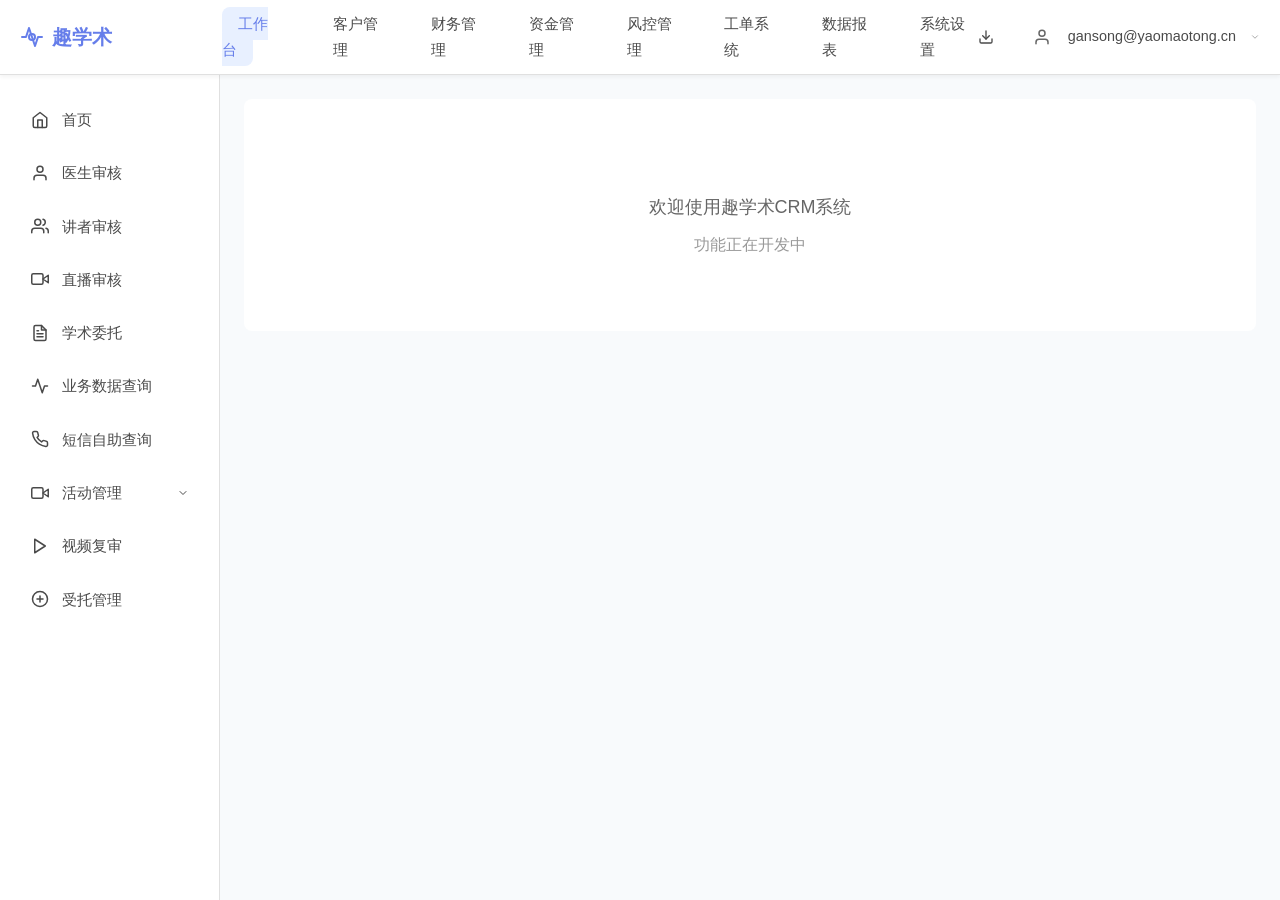
==== html/index.html @ f3946a43 "feat: 实现专家和客户管理模块及活动详情页功能 添加专家管理模块和客户管理模块的基础功能 实现活动详情页的审核流程和交互逻辑 新增表格交互、标签切换和搜索筛选功能 优化导航交互和组件加载机制 添加" ====
<!DOCTYPE html>
<html lang="zh-CN">
<head>
    <meta charset="UTF-8">
    <meta name="viewport" content="width=device-width, initial-scale=1.0">
    <title>系统入口 - 趣学术CRM</title>
    <link rel="stylesheet" href="../css/base.css">
</head>
<body>
    <!-- 组件加载脚本已移至navigation.js -->
    <script>
        // 确保DOM加载完成后执行初始化
        document.addEventListener('DOMContentLoaded', () => {
            // 页面加载完成后，选中首页菜单项
            setTimeout(() => {
                // 移除所有左侧菜单的激活状态
                const allSidebarNavItems = document.querySelectorAll('.sidebar-nav .nav-item');
                allSidebarNavItems.forEach(item => {
                    item.classList.remove('active');
                });
                
                // 选中首页菜单项
                const homeNavItem = document.querySelector('.sidebar-nav .nav-item:first-child');
                if (homeNavItem) {
                    homeNavItem.classList.add('active');
                }
            }, 200);
        });
    </script>

    <!-- 顶部导航栏占位符 -->
    <div id="header-placeholder"></div>

    <!-- 主体布局 -->
    <div class="main-container">
        <!-- 左侧侧边栏占位符 -->
        <div id="sidebar-placeholder"></div>

        <!-- 右侧主要内容区域 -->
        <main class="content-area">
            <!-- 白色背景容器，包含所有内容 -->
            <div class="white-content-container">
                <!-- 系统入口提示 -->
                <div style="text-align: center; padding: 50px 0;">
                    <p style="font-size: 18px; color: #666; margin-top: 20px;">欢迎使用趣学术CRM系统</p>
                    <p style="font-size: 16px; color: #999; margin-top: 10px;">功能正在开发中</p>

                </div>
            </div>
        </main>
    </div>

    <script src="../js/script.js"></script>
</body>
</html>
---- css/base.css ----
/* 全局样式重置 */
* {
    margin: 0;
    padding: 0;
    box-sizing: border-box;
}

/* 移除所有元素的默认焦点样式 */
*:focus,
*:active {
    outline: none !important;
    box-shadow: none !important;
}

/* 设计系统 - 颜色 */
:root {
    /* 主色调 - 增强渐变效果 */
    --primary-color: #667eea;
    --primary-hover: #5a6fd8;
    --primary-light: #e8f0ff;
    --primary-lighter: #f0f4ff;
    --primary-gradient: linear-gradient(135deg, #667eea 0%, #764ba2 100%);
    --primary-gradient-light: linear-gradient(135deg, #e8f0ff 0%, #f0f4ff 100%);
    
    /* 辅助色 */
    --accent-color: #f093fb;
    --accent-gradient: linear-gradient(135deg, #f093fb 0%, #f5576c 100%);
    --success-color: #4ade80;
    --warning-color: #fbbf24;
    --error-color: #ef4444;
    
    /* 文本颜色 - 确保良好对比度 */
    --text-primary: #1a1a1a;
    --text-secondary: #4a4a4a;
    --text-tertiary: #808080;
    --text-disabled: #b0b0b0;
    
    /* 边框颜色 */
    --border-color: #e0e0e0;
    --border-light: #f0f0f0;
    --border-dark: #d0d0d0;
    
    /* 背景颜色 */
    --background-primary: #ffffff;
    --background-secondary: #f8fafc;
    --background-tertiary: #f1f5f9;
    
    /* 阴影效果 */
    --shadow-sm: 0 1px 3px rgba(0, 0, 0, 0.08);
    --shadow-md: 0 4px 12px rgba(0, 0, 0, 0.12);
    --shadow-lg: 0 8px 24px rgba(0, 0, 0, 0.16);
    
    /* 圆角 */
    --radius-sm: 6px;
    --radius-md: 8px;
    --radius-lg: 12px;
    --radius-xl: 24px;
    --radius-full: 9999px;
    
    /* 间距 */
    --spacing-xs: 4px;
    --spacing-sm: 8px;
    --spacing-md: 16px;
    --spacing-lg: 24px;
    --spacing-xl: 32px;
    
    /* 字体 */
    --font-size-xs: 0.75rem;
    --font-size-sm: 0.875rem;
    --font-size-base: 1rem;
    --font-size-lg: 1.125rem;
    --font-size-xl: 1.25rem;
    --font-weight-normal: 400;
    --font-weight-medium: 500;
    --font-weight-semibold: 600;
    --font-weight-bold: 700;
    
    /* 行高 */
    --line-height-tight: 1.4;
    --line-height-normal: 1.6;
    --line-height-relaxed: 1.8;
}

/* 状态标签样式 */
.status-badge {
    display: inline-block;
    padding: 4px 12px;
    border-radius: 20px;
    font-size: 12px;
    font-weight: var(--font-weight-medium);
    text-align: center;
}

.status-badge.active {
    background-color: #e6f7ee;
    color: #22c55e;
}

.status-badge.pending {
    background-color: #fef3c7;
    color: #f59e0b;
}

.status-badge.inactive {
    background-color: #f3f4f6;
    color: #6b7280;
}

body {
    font-family: -apple-system, BlinkMacSystemFont, 'Segoe UI', Roboto, 'Helvetica Neue', Arial, sans-serif;
    line-height: var(--line-height-normal);
    color: var(--text-primary);
    background-color: var(--background-secondary);
    height: 100vh;
    overflow: hidden;
    -webkit-font-smoothing: antialiased;
    -moz-osx-font-smoothing: grayscale;
    font-weight: var(--font-weight-normal);
}

/* 顶部导航栏 */
.top-header {
    height: 75px;
    background-color: white;
    border-bottom: 1px solid #e0e0e0;
    display: flex;
    justify-content: space-between;
    align-items: center;
    padding: 0 20px;
    box-shadow: 0 2px 4px rgba(0, 0, 0, 0.05);
    z-index: 100;
    position: relative;
}

.header-left {
    display: flex;
    align-items: center;
    gap: 20px;
    flex-shrink: 0;
}

/* Logo样式 */
.logo {
    display: flex;
    align-items: center;
    gap: 8px;
    font-weight: 700;
    font-size: 1.2rem;
    color: #667eea;
    flex-shrink: 0;
}

.logo-icon {
    display: flex;
    align-items: center;
    justify-content: center;
    line-height: 1;
}

.logo-icon svg {
    vertical-align: middle;
    align-self: center;
}

.logo-text {
    font-weight: var(--font-weight-bold);
    font-size: var(--font-size-xl);
    color: var(--primary-color);
}

/* 头部中间导航 */
.header-center {
    flex: 1;
    display: flex;
    justify-content: flex-start;
    align-items: center;
    margin-left: 110px;
}

.main-nav {
    display: flex;
    align-items: center;
}

.nav-menu {
    display: flex;
    list-style: none;
    gap: 50px;
    margin: 0;
    padding: 0;
}

.nav-menu-item {
    position: relative;
}

.nav-menu-link {
    text-decoration: none;
    color: var(--text-secondary);
    font-size: 0.95rem;
    font-weight: var(--font-weight-medium);
    transition: all 0.3s ease;
    padding: 8px 0;
}

.nav-menu-link:hover {
    color: var(--primary-color);
    text-decoration: none;
}

/* 顶部导航激活状态 */
.nav-menu-link.active {
    color: var(--primary-color);
    background-color: var(--primary-light);
    padding: 8px 16px;
    border-radius: var(--radius-md);
    font-weight: var(--font-weight-medium);
    transition: all 0.3s ease;
}

.nav-menu-link.active::after {
    display: none;
}

/* 头部右侧 */
.header-right {
    display: flex;
    align-items: center;
    gap: 20px;
    flex-shrink: 0;
}

/* AI对话按钮 */
.ai-chat-btn {
    display: flex;
    align-items: center;
}

.btn-primary {
    display: flex;
    align-items: center;
    gap: var(--spacing-xs);
    padding: var(--spacing-sm) var(--spacing-md);
    background-color: var(--primary-color);
    color: white;
    border: none;
    border-radius: var(--radius-md);
    cursor: pointer;
    font-size: var(--font-size-sm);
    font-weight: var(--font-weight-medium);
    transition: all 0.3s ease;
    text-decoration: none;
}

.btn-primary:hover {
    background-color: var(--primary-hover);
    transform: translateY(-1px);
    box-shadow: var(--shadow-sm);
    text-decoration: none;
    color: white;
}

/* 图标按钮 */
.btn-icon {
    width: 36px;
    height: 36px;
    display: flex;
    align-items: center;
    justify-content: center;
    border-radius: 50%;
    cursor: pointer;
    transition: all 0.3s ease;
    background-color: transparent;
    border: none;
    color: var(--text-secondary);
    text-decoration: none;
}

.btn-icon:hover {
    background-color: rgba(102, 126, 234, 0.1);
    color: var(--primary-color);
    text-decoration: none;
}

/* 通知样式 */
.notification {
    display: flex;
    align-items: center;
    gap: 6px;
    font-size: 0.85rem;
    color: #ff6b6b;
    font-weight: 500;
    position: relative;
}

.notification::after {
    content: '';
    position: absolute;
    top: 8px;
    right: 8px;
    width: 8px;
    height: 8px;
    background-color: var(--error-color);
    border-radius: var(--radius-full);
    border: 2px solid var(--background-primary);
    animation: pulse 2s infinite;
}

@keyframes pulse {
    0%, 100% {
        opacity: 1;
        transform: scale(1);
    }
    50% {
        opacity: 0.5;
        transform: scale(1.2);
    }
}

.notification-icon {
    font-size: 1rem;
}

/* 刷新按钮样式 */
.refresh-btn {
    width: 36px;
    height: 36px;
    display: flex;
    align-items: center;
    justify-content: center;
    border-radius: 50%;
    cursor: pointer;
    transition: all 0.3s ease;
    background-color: transparent;
    border: none;
}

.refresh-btn:hover {
    background-color: rgba(102, 126, 234, 0.1);
    transform: rotate(180deg);
}

.refresh-btn svg {
    stroke: #666;
    transition: all 0.3s ease;
}

.refresh-btn:hover svg {
    stroke: #667eea;
}

/* 个人中心样式 */
.user-center {
    position: relative;
    display: flex;
    align-items: center;
    gap: 0;
}

.user-info-dropdown {
    position: relative;
    cursor: pointer;
    display: flex;
    align-items: center;
}

.user-avatar {
    display: flex;
    align-items: center;
    gap: 8px;
    padding: 0;
    border-radius: 0;
    transition: all 0.3s ease;
    background-color: transparent !important;
    border: none !important;
    box-shadow: none !important;
    outline: none !important;
}

.user-avatar:hover {
    background-color: transparent !important;
    transform: translateY(0);
}

.avatar {
    width: 36px;
    height: 36px;
    background-color: transparent;
    color: #666;
    border-radius: 50%;
    display: flex;
    align-items: center;
    justify-content: center;
    flex-shrink: 0;
    box-shadow: none;
    transition: all 0.3s ease;
    border: none;
    padding: 0;
}

.user-avatar:hover .avatar {
    box-shadow: 0 2px 8px rgba(102, 126, 234, 0.3);
    transform: scale(1.05);
}

.user-name {
    font-size: 0.9rem;
    color: var(--text-secondary);
    font-weight: var(--font-weight-medium);
    white-space: nowrap;
    margin-right: 4px;
}

.dropdown-icon {
    display: flex;
    align-items: center;
    justify-content: center;
    transition: all 0.3s ease;
    margin-left: 2px;
}

.dropdown-icon svg {
    stroke: #999;
    transition: all 0.3s ease;
    width: 10px;
    height: 10px;
}

.user-avatar:hover .dropdown-icon svg {
    stroke: #667eea;
    transform: rotate(180deg);
}

/* 主体布局 */
.main-container {
    display: flex;
    height: calc(100vh - 75px);
    overflow: hidden;
}

/* 左侧侧边栏 */
.sidebar {
    width: 220px;
    height: 100%;
    background-color: white;
    border-right: 1px solid #e0e0e0;
    overflow-y: auto;
    flex-shrink: 0;
    padding: 20px 0;
    box-shadow: 2px 0 8px rgba(0, 0, 0, 0.05);
}

.sidebar-nav {
    padding: 0 10px;
}

/* 导航项样式 */
.nav-item {
    position: relative;
    margin-bottom: 4px;
    transition: none;
}

.nav-link {
    display: flex;
    align-items: center;
    gap: 12px;
    width: 100%;
    padding: 14px 20px;
    text-decoration: none !important;
    color: var(--text-secondary);
    font-size: 0.95rem;
    line-height: 1.4;
    border-radius: 8px;
    font-smooth: antialiased;
    -webkit-font-smoothing: antialiased;
    -moz-osx-font-smoothing: grayscale;
    min-height: 48px;
    box-sizing: border-box;
    transition: all 0.2s ease;
    background-color: transparent;
    border: none;
    outline: none;
}

.nav-link:hover {
    color: var(--primary-color);
    background-color: rgba(102, 126, 234, 0.05);
    text-decoration: none !important;
}

/* 激活状态统一样式 */
.nav-item.active > .nav-link {
    background-color: var(--primary-light) !important;
    color: var(--primary-color) !important;
    font-weight: var(--font-weight-normal);
    box-shadow: none;
    border-radius: 8px !important;
}

/* 图标样式 */
.nav-icon {
    width: 20px;
    display: flex;
    align-items: center;
    justify-content: center;
    flex-shrink: 0;
    transition: none;
}

.nav-icon svg {
    stroke: currentColor;
    transition: none;
    width: 18px;
    height: 18px;
}

/* 文本样式 */
.nav-text {
    flex: 1;
    transition: none;
}

/* 右侧主要内容区域 */
.content-area {
    flex: 1;
    overflow-y: auto;
    padding: var(--spacing-lg);
    background-color: var(--background-secondary);
}

/* 二级菜单样式 */
.submenu {
    margin-top: 4px;
    margin-bottom: 4px;
    /* 移除不必要的padding */
}

/* 二级菜单项样式 */
.nav-link-sub {
    /* 20px (nav-link padding-left) + 20px (icon width) + 12px (gap) */
    padding-left: 52px !important;
    font-size: 0.9rem !important;
    /* 移除默认的gap */
    gap: 0 !important;
}

/* 一级菜单样式 */
.nav-link {
    display: flex;
    align-items: center;
    gap: 12px;
    width: 100%;
    padding: 14px 20px;
    text-decoration: none !important;
    color: var(--text-secondary);
    font-size: 0.95rem;
    line-height: 1.4;
    border-radius: 8px;
    font-smooth: antialiased;
    -webkit-font-smoothing: antialiased;
    -moz-osx-font-smoothing: grayscale;
    min-height: 48px;
    box-sizing: border-box;
    transition: all 0.2s ease;
    background-color: transparent;
    border: none;
    outline: none;
}

/* 包含二级菜单的导航项 */
.nav-item.has-submenu {
    position: relative;
}

/* 二级菜单切换按钮 */
.submenu-toggle {
    cursor: pointer;
    display: flex;
    align-items: center;
    justify-content: space-between;
}

/* 二级菜单图标样式 */
.submenu-icon {
    display: flex;
    align-items: center;
    justify-content: center;
    transition: transform 0.3s ease;
    margin-left: auto;
}

/* 二级菜单展开状态 */
.nav-item.has-submenu.active .submenu-icon {
    transform: rotate(180deg);
}

/* 二级菜单默认隐藏 */
.submenu {
    display: none;
}

/* 二级菜单展开状态 */
.nav-item.has-submenu.active .submenu {
    display: block;
}

/* 右侧主要内容区域容器 */
.right-content {
    flex: 1;
    overflow: hidden;
    background-color: var(--background-secondary);
    display: flex;
    flex-direction: column;
}

/* 页面标题 */
.page-header {
    margin-bottom: 20px;
}

.page-header h1 {
    font-size: 1.8rem;
    color: #2c3e50;
    font-weight: 600;
}

/* 表格容器 */
.table-container {
    background-color: var(--background-primary);
    border-radius: var(--radius-lg);
    overflow: hidden;
    box-shadow: none;
}

table {
    width: 100%;
    border-collapse: collapse;
    background-color: white;
    border-radius: 12px;
    overflow: hidden;
    box-shadow: none;
}

th,
td {
    padding: 12px 16px;
    text-align: left;
    border-bottom: 1px solid var(--border-light);
    font-size: var(--font-size-sm);
    vertical-align: middle;
}

th {
    background-color: var(--background-secondary);
    font-weight: var(--font-weight-semibold);
    color: var(--text-primary);
    font-size: var(--font-size-sm);
    position: sticky;
    top: 0;
    z-index: 10;
}

td {
    color: var(--text-secondary);
}

/* 操作按钮样式 */
.action-btn {
    padding: 6px 12px !important;
    border: none !important;
    border-radius: 6px !important;
    font-size: 0.85rem !important;
    cursor: pointer !important;
    transition: all 0.3s ease !important;
    font-weight: 500 !important;
    white-space: nowrap !important;
    display: inline-flex !important;
    align-items: center !important;
    justify-content: center !important;
    gap: 6px !important;
    height: 30px !important;
    min-width: 60px !important;
    box-sizing: border-box !important;
    flex-shrink: 0 !important;
    vertical-align: middle !important;
    margin: 0 !important;
    line-height: 1.2 !important;
    text-decoration: none !important;
}

/* 统一按钮类型样式 */
.action-btn.view {
    color: #667eea !important;
    background-color: rgba(102, 126, 234, 0.1) !important;
}

.action-btn.view:hover {
    background-color: rgba(102, 126, 234, 0.2) !important;
    text-decoration: none !important;
}

.action-btn.manage {
    color: #10b981 !important;
    background-color: rgba(16, 185, 129, 0.1) !important;
}

.action-btn.manage:hover {
    background-color: rgba(16, 185, 129, 0.2) !important;
    text-decoration: none !important;
}

.action-btn.delete {
    color: #ef4444 !important;
    background-color: rgba(239, 68, 68, 0.1) !important;
}

.action-btn.delete:hover {
    background-color: rgba(239, 68, 68, 0.2) !important;
    text-decoration: none !important;
}

/* 分页样式 */
.pagination {
    display: flex;
    justify-content: center;
    align-items: center;
    margin-top: var(--spacing-lg);
    gap: var(--spacing-lg);
    padding: var(--spacing-md);
}

.pagination-info {
    display: flex;
    align-items: center;
    gap: var(--spacing-sm);
    font-size: var(--font-size-sm);
    color: var(--text-secondary);
}

.pagination-buttons {
    display: flex;
    align-items: center;
    gap: var(--spacing-xs);
}

.page-btn {
    padding: 8px 12px;
    border: 1px solid var(--border-color);
    background-color: var(--background-primary);
    border-radius: var(--radius-md);
    cursor: pointer;
    font-size: var(--font-size-sm);
    color: var(--text-secondary);
    transition: all 0.3s ease;
    min-width: 36px;
    height: 36px;
    display: flex;
    align-items: center;
    justify-content: center;
}

.page-btn:hover:not(:disabled) {
    border-color: var(--primary-color);
    color: var(--primary-color);
}

.page-btn.active {
    background-color: var(--primary-color);
    color: white;
    border-color: var(--primary-color);
}

.page-btn:disabled {
    opacity: 0.5;
    cursor: not-allowed;
}

/* 状态标签样式 */
.status-tag {
    padding: 4px 12px;
    border-radius: 12px;
    font-size: 0.8rem;
    font-weight: 500;
    background-color: #ffebee;
    color: var(--error-color);
    display: inline-block;
    text-align: center;
    min-width: 60px;
}

/* 进行中状态 */
.status-tag.in-progress {
    background-color: #e6f7ee;
    color: #22c55e;
}

/* 已结束状态 */
.status-tag.ended {
    background-color: #f5f5f5;
    color: #616161;
}

/* 待审核状态 */
.status-tag.pending {
    background-color: #fff8e1;
    color: #f57f17;
}

/* 审核失败状态 */
.status-tag.failed {
    background-color: #fee2e2;
    color: #ef4444;
}

/* 已通过状态 */
.status-tag.approved {
    background-color: #d1fae5;
    color: #065f46;
}

/* 未打款状态 */
.status-tag.unpaid {
    background-color: #eff6ff;
    color: #2563eb;
}

/* 已打款状态 */
.status-tag.paid {
    background-color: #f0fdf4;
    color: #16a34a;
}

/* 表单样式 */
.filter-item input,
.filter-item select {
    padding: 8px 12px;
    border: 1px solid var(--border-light);
    border-radius: var(--radius-md);
    font-size: var(--font-size-sm);
    min-width: 120px;
    transition: all 0.3s ease;
    background-color: white;
    box-shadow: none;
}

.filter-item input::placeholder {
    color: var(--text-tertiary);
}

.filter-item select:focus,
.filter-item input:focus {
    outline: none;
    box-shadow: 0 0 0 2px rgba(102, 126, 234, 0.2);
    border-color: var(--primary-color);
}

/* 响应式设计 */
@media (max-width: 768px) {
    .sidebar {
        width: 180px;
    }
    
    .nav-link {
        padding: 10px 15px;
        font-size: 0.9rem;
    }
    
    .content-area {
        padding: var(--spacing-md);
    }
    
    .filter-bar {
        flex-direction: column;
        align-items: stretch;
        gap: 16px;
    }
    
    .filter-items-container {
        flex-direction: column;
        align-items: stretch;
        gap: 16px;
    }
    
    .filter-item {
        flex-direction: column;
        align-items: stretch;
    }
    
    .filter-item select,
    .filter-item input {
        width: 100%;
        min-width: auto;
    }
    
    .table-container {
        overflow-x: auto;
    }
    
    table,
    .record-table {
        min-width: 600px;
    }
    
    .action-buttons-cell {
        flex-direction: column !important;
        align-items: flex-start !important;
        gap: 4px !important;
    }
    
    .action-btn {
        width: auto;
    }
}

/* 开发中提示样式 */
.under-development {
    display: flex;
    flex-direction: column;
    align-items: center;
    justify-content: center;
    padding: 60px 20px;
    text-align: center;
    color: var(--text-tertiary);
}

.under-development h2 {
    margin-bottom: var(--spacing-sm);
    color: var(--text-secondary);
    font-size: 1.2rem;
}

.under-development p {
    margin: 0;
    font-size: var(--font-size-sm);
}

/* 通用按钮样式 */
.btn {
    padding: 6px 12px;
    border: none;
    border-radius: var(--radius-md);
    font-size: 0.85rem;
    font-weight: 500;
    cursor: pointer;
    transition: all 0.3s ease;
    text-decoration: none;
    display: inline-flex;
    align-items: center;
    gap: 6px;
}

.btn-secondary {
    background-color: #e2e8f0;
    color: #4a5568;
}

.btn-secondary:hover {
    background-color: #cbd5e0;
}

.btn-success {
    background-color: #48bb78;
    color: white;
}

.btn-success:hover {
    background-color: #38a169;
}

.btn-warning {
    background-color: #ed8936;
    color: white;
}

.btn-warning:hover {
    background-color: #dd6b20;
}

.btn-danger {
    background-color: #f56565;
    color: white;
}

.btn-danger:hover {
    background-color: #e53e3e;
}

/* 材料标题样式 */
.material-title {
    font-size: 0.9rem;
    font-weight: 600;
    color: #000000;
    margin: 0;
    line-height: 1.3;
    overflow: hidden;
    text-overflow: ellipsis;
    white-space: nowrap;
    max-width: 100%;
}

.material-id,
.activity-id {
    font-size: 0.8rem;
    color: #94a3b8;
    margin: 8px 0 0 0;
    line-height: 1.3;
}

/* 活动链接样式 */
.activity-link {
    color: #000000;
    text-decoration: none;
    transition: all 0.3s ease;
}

.activity-link:hover {
    color: #000000;
    text-decoration: underline;
}

/* 白色背景容器 */
.white-content-container {
    background-color: #ffffff;
    border-radius: 8px;
    box-shadow: none;
    padding: 24px;
    margin-bottom: 20px;
}
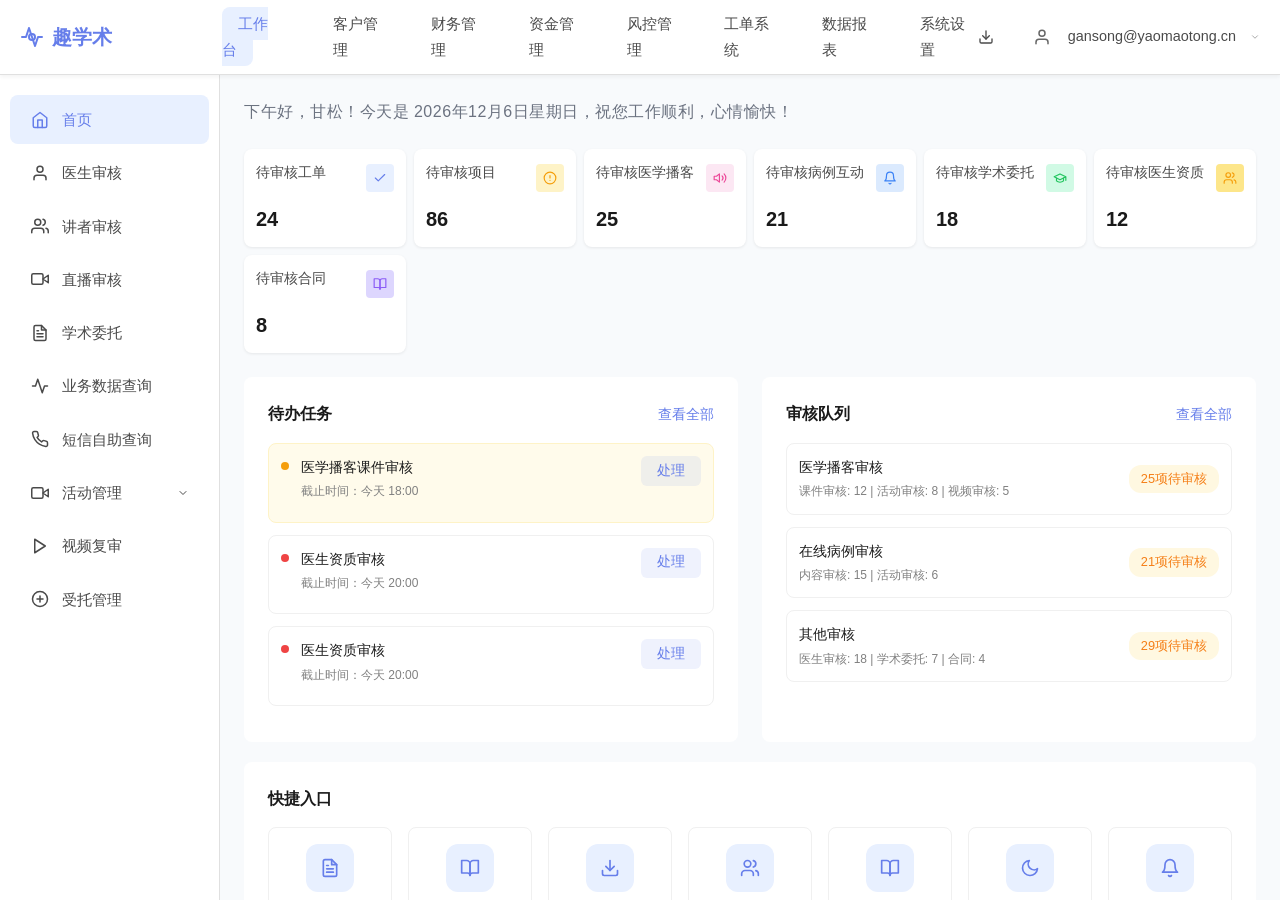
==== commit 673ecd2b: "feat: 实现首页功能模块并优化多个页面样式 1. 新增首页功能模块，包括统计卡片、快捷入口、待办任务等组件 2. 优化活动详情页和病例互动页的布局与样式 3. 修复侧边栏菜单项文本错误 4. 添加" ====
--- a/html/index.html
+++ b/html/index.html
@@ -38,13 +38,361 @@
 
         <!-- 右侧主要内容区域 -->
         <main class="content-area">
-            <!-- 白色背景容器，包含所有内容 -->
+            
+            <!-- 问候语区域 -->
+            <div class="greeting-section" style="margin-bottom: 24px;">
+                <h1 style="font-size: 16px; font-weight: 400; margin: 0; letter-spacing: 0.5px; font-family: 'Segoe UI', Tahoma, Geneva, Verdana, sans-serif; color: #6b7280;">下午好，甘松！今天是 <span id="current-date"></span>，祝您工作顺利，心情愉快！</h1>
+            </div>
+            
+            <script>
+                // 显示当前日期和星期
+                function updateDate() {
+                    const now = new Date();
+                    const options = {
+                        year: 'numeric',
+                        month: 'long',
+                        day: 'numeric',
+                        weekday: 'long'
+                    };
+                    document.getElementById('current-date').textContent = now.toLocaleDateString('zh-CN', options);
+                }
+                updateDate();
+            </script>
+            
+            <!-- 统计卡片区域 -->
+            <div class="stats-container" style="display: grid; grid-template-columns: repeat(auto-fit, minmax(160px, 1fr)); gap: 8px;">
+                <!-- 待审核工单 -->
+                <div class="stat-card" style="padding: 12px;">
+                    <div style="display: flex; justify-content: space-between; align-items: center; margin-bottom: 8px;">
+                        <h3 style="font-size: 14px;">待审核工单</h3>
+                        <div style="width: 28px; height: 28px; background: #e8f0ff; border-radius: 4px; display: flex; align-items: center; justify-content: center;">
+                            <svg width="14" height="14" viewBox="0 0 24 24" fill="none" stroke="#667eea" stroke-width="2" stroke-linecap="round" stroke-linejoin="round">
+                                <path d="M20 6 9 17l-5-5"></path>
+                            </svg>
+                        </div>
+                    </div>
+                    <p class="stat-value" style="font-size: 20px; margin: 0;">24</p>
+                </div>
+                
+                <!-- 待审核项目 -->
+                <div class="stat-card" style="padding: 12px;">
+                    <div style="display: flex; justify-content: space-between; align-items: center; margin-bottom: 8px;">
+                        <h3 style="font-size: 14px;">待审核项目</h3>
+                        <div style="width: 28px; height: 28px; background: #fef3c7; border-radius: 4px; display: flex; align-items: center; justify-content: center;">
+                            <svg width="14" height="14" viewBox="0 0 24 24" fill="none" stroke="#f59e0b" stroke-width="2" stroke-linecap="round" stroke-linejoin="round">
+                                <circle cx="12" cy="12" r="10"></circle>
+                                <line x1="12" y1="8" x2="12" y2="12"></line>
+                                <line x1="12" y1="16" x2="12.01" y2="16"></line>
+                            </svg>
+                        </div>
+                    </div>
+                    <p class="stat-value" style="font-size: 20px; margin: 0;">86</p>
+                </div>
+                
+                <!-- 待审核医学播客 -->
+                <div class="stat-card" style="padding: 12px;">
+                    <div style="display: flex; justify-content: space-between; align-items: center; margin-bottom: 8px;">
+                        <h3 style="font-size: 14px;">待审核医学播客</h3>
+                        <div style="width: 28px; height: 28px; background: #fce7f3; border-radius: 4px; display: flex; align-items: center; justify-content: center;">
+                            <svg width="14" height="14" viewBox="0 0 24 24" fill="none" stroke="#ec4899" stroke-width="2" stroke-linecap="round" stroke-linejoin="round">
+                                <polygon points="11 5 6 9 2 9 2 15 6 15 11 19 11 5"></polygon>
+                                <path d="M19.07 4.93a10 10 0 0 1 0 14.14M15.54 8.46a5 5 0 0 1 0 7.07"></path>
+                            </svg>
+                        </div>
+                    </div>
+                    <p class="stat-value" style="font-size: 20px; margin: 0;">25</p>
+                </div>
+                
+                <!-- 待审核病例互动 -->
+                <div class="stat-card" style="padding: 12px;">
+                    <div style="display: flex; justify-content: space-between; align-items: center; margin-bottom: 8px;">
+                        <h3 style="font-size: 14px;">待审核病例互动</h3>
+                        <div style="width: 28px; height: 28px; background: #dbeafe; border-radius: 4px; display: flex; align-items: center; justify-content: center;">
+                            <svg width="14" height="14" viewBox="0 0 24 24" fill="none" stroke="#3b82f6" stroke-width="2" stroke-linecap="round" stroke-linejoin="round">
+                                <path d="M18 8A6 6 0 0 0 6 8c0 7-3 9-3 9h18s-3-2-3-9"></path>
+                                <path d="M13.73 21a2 2 0 0 1-3.46 0"></path>
+                            </svg>
+                        </div>
+                    </div>
+                    <p class="stat-value" style="font-size: 20px; margin: 0;">21</p>
+                </div>
+                
+                <!-- 待审核学术委托 -->
+                <div class="stat-card" style="padding: 12px;">
+                    <div style="display: flex; justify-content: space-between; align-items: center; margin-bottom: 8px;">
+                        <h3 style="font-size: 14px;">待审核学术委托</h3>
+                        <div style="width: 28px; height: 28px; background: #d1fae5; border-radius: 4px; display: flex; align-items: center; justify-content: center;">
+                            <svg width="14" height="14" viewBox="0 0 24 24" fill="none" stroke="#22c55e" stroke-width="2" stroke-linecap="round" stroke-linejoin="round">
+                                <path d="M22 10v6M2 10l10-5 10 5-10 5z"></path>
+                                <path d="M6 12v5c3 3 9 3 12 0v-5"></path>
+                            </svg>
+                        </div>
+                    </div>
+                    <p class="stat-value" style="font-size: 20px; margin: 0;">18</p>
+                </div>
+                
+                <!-- 待审核医生资质 -->
+                <div class="stat-card" style="padding: 12px;">
+                    <div style="display: flex; justify-content: space-between; align-items: center; margin-bottom: 8px;">
+                        <h3 style="font-size: 14px;">待审核医生资质</h3>
+                        <div style="width: 28px; height: 28px; background: #fde68a; border-radius: 4px; display: flex; align-items: center; justify-content: center;">
+                            <svg width="14" height="14" viewBox="0 0 24 24" fill="none" stroke="#f59e0b" stroke-width="2" stroke-linecap="round" stroke-linejoin="round">
+                                <path d="M16 21v-2a4 4 0 0 0-4-4H6a4 4 0 0 0-4 4v2"></path>
+                                <circle cx="9" cy="7" r="4"></circle>
+                                <path d="M22 21v-2a4 4 0 0 0-3-3.87"></path>
+                                <path d="M16 3.13a4 4 0 0 1 0 7.75"></path>
+                            </svg>
+                        </div>
+                    </div>
+                    <p class="stat-value" style="font-size: 20px; margin: 0;">12</p>
+                </div>
+                
+                <!-- 待审核合同 -->
+                <div class="stat-card" style="padding: 12px;">
+                    <div style="display: flex; justify-content: space-between; align-items: center; margin-bottom: 8px;">
+                        <h3 style="font-size: 14px;">待审核合同</h3>
+                        <div style="width: 28px; height: 28px; background: #ddd6fe; border-radius: 4px; display: flex; align-items: center; justify-content: center;">
+                            <svg width="14" height="14" viewBox="0 0 24 24" fill="none" stroke="#8b5cf6" stroke-width="2" stroke-linecap="round" stroke-linejoin="round">
+                                <path d="M2 3h6a4 4 0 0 1 4 4v14a3 3 0 0 0-3-3H2z"></path>
+                                <path d="M22 3h-6a4 4 0 0 0-4 4v14a3 3 0 0 1 3-3h7z"></path>
+                            </svg>
+                        </div>
+                    </div>
+                    <p class="stat-value" style="font-size: 20px; margin: 0;">8</p>
+                </div>
+            </div>
+            
+            <!-- 待办任务和审核队列 -->
+            <div style="display: grid; grid-template-columns: 1fr 1fr; gap: 24px; margin-bottom: 0;">
+                <!-- 待办任务 -->
+                <div class="white-content-container">
+                    <div style="display: flex; justify-content: space-between; align-items: center; margin-bottom: 16px;">
+                        <h2 style="font-size: 16px; font-weight: 600; color: var(--text-primary); margin: 0;">待办任务</h2>
+                        <a href="#" style="font-size: 14px; color: var(--primary-color); text-decoration: none;">查看全部</a>
+                    </div>
+                    <div class="task-list">
+                        <div class="task-item urgent">
+                            <div style="width: 8px; height: 8px; background: #f59e0b; border-radius: 50%; margin-top: 6px; margin-right: 12px;"></div>
+                            <div style="flex: 1;">
+                                <h3 class="task-title">医学播客课件审核</h3>
+                                <p class="task-meta">截止时间：今天 18:00</p>
+
+                            </div>
+                            <button class="action-btn view">处理</button>
+                        </div>
+                        <div class="task-item">
+                            <div style="width: 8px; height: 8px; background: #ef4444; border-radius: 50%; margin-top: 6px; margin-right: 12px;"></div>
+                            <div style="flex: 1;">
+                                <h3 class="task-title">医生资质审核</h3>
+                                <p class="task-meta">截止时间：今天 20:00</p>
+
+                            </div>
+                            <button class="action-btn view">处理</button>
+                        </div>
+                        <div class="task-item">
+                            <div style="width: 8px; height: 8px; background: #ef4444; border-radius: 50%; margin-top: 6px; margin-right: 12px;"></div>
+                            <div style="flex: 1;">
+                                <h3 class="task-title">医生资质审核</h3>
+                                <p class="task-meta">截止时间：今天 20:00</p>
+
+                            </div>
+                            <button class="action-btn view">处理</button>
+                        </div>
+                    </div>
+                </div>
+                
+                <!-- 审核队列 -->
+                <div class="white-content-container">
+                    <div style="display: flex; justify-content: space-between; align-items: center; margin-bottom: 16px;">
+                        <h2 style="font-size: 16px; font-weight: 600; color: var(--text-primary); margin: 0;">审核队列</h2>
+                        <a href="#" style="font-size: 14px; color: var(--primary-color); text-decoration: none;">查看全部</a>
+                    </div>
+                    <div class="review-queue">
+                        <div class="queue-item">
+                            <div>
+                                <h3>医学播客审核</h3>
+                                <p>课件审核: 12 | 活动审核: 8 | 视频审核: 5</p>
+                            </div>
+                            <span class="status-tag pending">25项待审核</span>
+                        </div>
+                        <div class="queue-item">
+                            <div>
+                                <h3>在线病例审核</h3>
+                                <p>内容审核: 15 | 活动审核: 6</p>
+                            </div>
+                            <span class="status-tag pending">21项待审核</span>
+                        </div>
+                        <div class="queue-item">
+                            <div>
+                                <h3>其他审核</h3>
+                                <p>医生审核: 18 | 学术委托: 7 | 合同: 4</p>
+                            </div>
+                            <span class="status-tag pending">29项待审核</span>
+                        </div>
+                    </div>
+                </div>
+            </div>
+            
+            <!-- 快捷入口 -->
             <div class="white-content-container">
-                <!-- 系统入口提示 -->
-                <div style="text-align: center; padding: 50px 0;">
-                    <p style="font-size: 18px; color: #666; margin-top: 20px;">欢迎使用趣学术CRM系统</p>
-                    <p style="font-size: 16px; color: #999; margin-top: 10px;">功能正在开发中</p>
-
+                <h2 style="font-size: 16px; font-weight: 600; color: var(--text-primary); margin-bottom: 16px;">快捷入口</h2>
+                <div style="display: grid; grid-template-columns: repeat(auto-fit, minmax(120px, 1fr)); gap: 16px;">
+                    <a href="#" class="quick-entry">
+                        <div class="icon-container">
+                            <svg width="20" height="20" viewBox="0 0 24 24" fill="none" stroke="currentColor" stroke-width="2" stroke-linecap="round" stroke-linejoin="round">
+                                <path d="M14 2H6a2 2 0 0 0-2 2v16a2 2 0 0 0 2 2h12a2 2 0 0 0 2-2V8z"></path>
+                                <polyline points="14 2 14 8 20 8"></polyline>
+                                <line x1="16" y1="13" x2="8" y2="13"></line>
+                                <line x1="16" y1="17" x2="8" y2="17"></line>
+                                <polyline points="10 9 9 9 8 9"></polyline>
+                            </svg>
+                        </div>
+                        <span>新建工单</span>
+                    </a>
+                    <a href="#" class="quick-entry">
+                        <div class="icon-container">
+                            <svg width="20" height="20" viewBox="0 0 24 24" fill="none" stroke="currentColor" stroke-width="2" stroke-linecap="round" stroke-linejoin="round">
+                                <path d="M2 3h6a4 4 0 0 1 4 4v14a3 3 0 0 0-3-3H2z"></path>
+                                <path d="M22 3h-6a4 4 0 0 0-4 4v14a3 3 0 0 1 3-3h7z"></path>
+                            </svg>
+                        </div>
+                        <span>新建合同</span>
+                    </a>
+                    <a href="#" class="quick-entry">
+                        <div class="icon-container">
+                            <svg width="20" height="20" viewBox="0 0 24 24" fill="none" stroke="currentColor" stroke-width="2" stroke-linecap="round" stroke-linejoin="round">
+                                <path d="M21 15v4a2 2 0 0 1-2 2H5a2 2 0 0 1-2-2v-4"></path>
+                                <polyline points="7 10 12 15 17 10"></polyline>
+                                <line x1="12" y1="15" x2="12" y2="3"></line>
+                            </svg>
+                        </div>
+                        <span>新建发票</span>
+                    </a>
+                    <a href="#" class="quick-entry">
+                        <div class="icon-container">
+                            <svg width="20" height="20" viewBox="0 0 24 24" fill="none" stroke="currentColor" stroke-width="2" stroke-linecap="round" stroke-linejoin="round">
+                                <path d="M16 21v-2a4 4 0 0 0-4-4H6a4 4 0 0 0-4 4v2"></path>
+                                <circle cx="9" cy="7" r="4"></circle>
+                                <path d="M22 21v-2a4 4 0 0 0-3-3.87"></path>
+                                <path d="M16 3.13a4 4 0 0 1 0 7.75"></path>
+                            </svg>
+                        </div>
+                        <span>医生审核</span>
+                    </a>
+                    <a href="#" class="quick-entry">
+                        <div class="icon-container">
+                            <svg width="20" height="20" viewBox="0 0 24 24" fill="none" stroke="currentColor" stroke-width="2" stroke-linecap="round" stroke-linejoin="round">
+                                <path d="M2 3h6a4 4 0 0 1 4 4v14a3 3 0 0 0-3-3H2z"></path>
+                                <path d="M22 3h-6a4 4 0 0 0-4 4v14a3 3 0 0 1 3-3h7z"></path>
+                            </svg>
+                        </div>
+                        <span>学术委托审核</span>
+                    </a>
+                    <a href="#" class="quick-entry">
+                        <div class="icon-container">
+                            <svg width="20" height="20" viewBox="0 0 24 24" fill="none" stroke="currentColor" stroke-width="2" stroke-linecap="round" stroke-linejoin="round">
+                                <path d="M21 12.79A9 9 0 1 1 11.21 3 7 7 0 0 0 21 12.79z"></path>
+                            </svg>
+                        </div>
+                        <span>医学播客审核</span>
+                    </a>
+                    <a href="#" class="quick-entry">
+                        <div class="icon-container">
+                            <svg width="20" height="20" viewBox="0 0 24 24" fill="none" stroke="currentColor" stroke-width="2" stroke-linecap="round" stroke-linejoin="round">
+                                <path d="M18 8A6 6 0 0 0 6 8c0 7-3 9-3 9h18s-3-2-3-9"></path>
+                                <path d="M13.73 21a2 2 0 0 1-3.46 0"></path>
+                            </svg>
+                        </div>
+                        <span>在线病例互动审核</span>
+                    </a>
+                    <a href="#" class="quick-entry">
+                        <div class="icon-container">
+                            <svg width="20" height="20" viewBox="0 0 24 24" fill="none" stroke="currentColor" stroke-width="2" stroke-linecap="round" stroke-linejoin="round">
+                                <path d="M21 10c0 7-9 13-9 13s-9-6-9-13a9 9 0 0 1 18 0z"></path>
+                                <circle cx="12" cy="10" r="3"></circle>
+                            </svg>
+                        </div>
+                        <span>合规复审</span>
+                    </a>
+                </div>
+            </div>
+            
+            <!-- 最近动态和风控预警 -->
+            <div style="display: grid; grid-template-columns: 2fr 1fr; gap: 24px;">
+                <!-- 最近动态 -->
+                <div class="white-content-container">
+                    <div style="display: flex; justify-content: space-between; align-items: center; margin-bottom: 16px;">
+                        <h2 style="font-size: 16px; font-weight: 600; color: var(--text-primary); margin: 0;">最近动态</h2>
+                        <a href="#" style="font-size: 14px; color: var(--primary-color); text-decoration: none;">查看全部</a>
+                    </div>
+                    <div class="activity-list">
+                        <div class="activity-item">
+                            <div class="activity-avatar" style="background: #d1fae5;">
+                                <svg width="16" height="16" viewBox="0 0 24 24" fill="none" stroke="#22c55e" stroke-width="2" stroke-linecap="round" stroke-linejoin="round">
+                                    <polyline points="20 6 9 17 4 12"></polyline>
+                                </svg>
+                            </div>
+                            <div>
+                                <p class="activity-content">医学播客课件 <strong>《心血管疾病预防》</strong> 审核通过</p>
+                                <p class="activity-meta">10分钟前 · 审核人：张医生</p>
+                            </div>
+                        </div>
+                        <div class="activity-item">
+                            <div class="activity-avatar" style="background: #fee2e2;">
+                                <svg width="16" height="16" viewBox="0 0 24 24" fill="none" stroke="#ef4444" stroke-width="2" stroke-linecap="round" stroke-linejoin="round">
+                                    <line x1="18" y1="6" x2="6" y2="18"></line>
+                                    <line x1="6" y1="6" x2="18" y2="18"></line>
+                                </svg>
+                            </div>
+                            <div>
+                                <p class="activity-content">在线病例内容 <strong>《糖尿病病例讨论》</strong> 审核拒绝</p>
+                                <p class="activity-meta">35分钟前 · 审核人：李医生</p>
+                            </div>
+                        </div>
+                        <div class="activity-item">
+                            <div class="activity-avatar" style="background: #e0e7ff;">
+                                <svg width="16" height="16" viewBox="0 0 24 24" fill="none" stroke="#3b82f6" stroke-width="2" stroke-linecap="round" stroke-linejoin="round">
+                                    <path d="M22 11.08V12a10 10 0 1 1-5.93-9.14"></path>
+                                    <polyline points="22 4 12 14.01 9 11.01"></polyline>
+                                </svg>
+                            </div>
+                            <div>
+                                <p class="activity-content">工单 <strong>#TK-2026</strong> 已处理完成</p>
+                                <p class="activity-meta">1小时前 · 处理人：王客服</p>
+                            </div>
+                        </div>
+                    </div>
+                </div>
+                
+                <!-- 风控预警 -->
+                <div class="white-content-container">
+                    <div style="display: flex; justify-content: space-between; align-items: center; margin-bottom: 16px;">
+                        <h2 style="font-size: 16px; font-weight: 600; color: var(--text-primary); margin: 0;">风控预警</h2>
+                        <a href="#" style="font-size: 14px; color: var(--primary-color); text-decoration: none;">查看全部</a>
+                    </div>
+                    <div class="risk-alert">
+                        <div class="alert-item" style="border: 1px solid #fee2e2; background: #fef2f2;">
+                            <div style="display: flex; justify-content: space-between; align-items: flex-start; margin-bottom: 8px;">
+                                <h3 style="color: #dc2626;">异常登录</h3>
+                                <span class="alert-time">30分钟前</span>
+                            </div>
+                            <p>检测到来自未知IP的登录尝试，已暂时锁定账户</p>
+                        </div>
+                        <div class="alert-item" style="border: 1px solid #fef3c7; background: #fffbeb;">
+                            <div style="display: flex; justify-content: space-between; align-items: flex-start; margin-bottom: 8px;">
+                                <h3 style="color: #d97706;">审核超时</h3>
+                                <span class="alert-time">2小时前</span>
+                            </div>
+                            <p>多个审核任务已超过预定处理时间，请及时处理</p>
+                        </div>
+                        <div class="alert-item" style="border: 1px solid #e0e7ff; background: #eff6ff;">
+                            <div style="display: flex; justify-content: space-between; align-items: flex-start; margin-bottom: 8px;">
+                                <h3 style="color: #2563eb;">数据异常</h3>
+                                <span class="alert-time">4小时前</span>
+                            </div>
+                            <p>医学播客上传量突增，可能存在异常行为</p>
+                        </div>
+                    </div>
                 </div>
             </div>
         </main>
--- a/css/base.css
+++ b/css/base.css
@@ -1026,4 +1026,293 @@
     box-shadow: none;
     padding: 24px;
     margin-bottom: 20px;
+}
+
+/* 统计卡片样式 */
+.stats-container {
+    display: grid;
+    grid-template-columns: repeat(auto-fit, minmax(200px, 1fr));
+    gap: 16px;
+    margin-bottom: 24px;
+}
+
+.stat-card {
+    background: white;
+    border-radius: 8px;
+    padding: 20px;
+    box-shadow: var(--shadow-sm);
+    transition: all 0.3s ease;
+}
+
+.stat-card:hover {
+    transform: translateY(-2px);
+    box-shadow: var(--shadow-md);
+}
+
+.stat-card h3 {
+    font-size: 14px;
+    color: var(--text-secondary);
+    font-weight: 500;
+    margin: 0 0 12px 0;
+}
+
+.stat-card p {
+    margin: 0;
+}
+
+.stat-card .stat-value {
+    font-size: 24px;
+    font-weight: 600;
+    color: var(--text-primary);
+    margin: 0;
+}
+
+.stat-card .stat-change {
+    font-size: 12px;
+    margin-top: 8px;
+}
+
+.stat-card .stat-change.positive {
+    color: #4ade80;
+}
+
+.stat-card .stat-change.negative {
+    color: #ef4444;
+}
+
+/* 快捷入口样式 */
+.quick-entry {
+    display: flex;
+    flex-direction: column;
+    align-items: center;
+    padding: 16px;
+    border-radius: 8px;
+    text-decoration: none;
+    transition: all 0.3s ease;
+    background: var(--background-primary) !important;
+    border: 1px solid var(--border-light);
+}
+
+.quick-entry:hover {
+    transform: translateY(-2px);
+    box-shadow: var(--shadow-md);
+    border-color: var(--primary-color);
+}
+
+.quick-entry .icon-container {
+    width: 48px;
+    height: 48px;
+    background: var(--primary-light);
+    border-radius: 12px;
+    display: flex;
+    align-items: center;
+    justify-content: center;
+    margin-bottom: 8px;
+    box-shadow: none;
+}
+
+.quick-entry .icon-container svg {
+    stroke: var(--primary-color) !important;
+}
+
+.quick-entry span {
+    font-size: 14px;
+    font-weight: 500;
+    color: var(--text-secondary) !important;
+}
+
+/* 待办任务样式 */
+.task-list {
+    space-y: 12px;
+}
+
+.task-item {
+    display: flex;
+    align-items: flex-start;
+    padding: 12px;
+    border: 1px solid var(--border-light);
+    border-radius: 8px;
+    margin-bottom: 12px;
+    transition: all 0.3s ease;
+}
+
+.task-item:hover {
+    border-color: var(--primary-color);
+    box-shadow: 0 0 0 2px rgba(102, 126, 234, 0.05);
+}
+
+.task-item .task-title {
+    font-size: 14px;
+    font-weight: 500;
+    color: var(--text-primary);
+    margin: 0 0 4px 0;
+}
+
+.task-item .task-meta {
+    font-size: 12px;
+    color: var(--text-tertiary);
+    margin: 0 0 8px 0;
+}
+
+.task-item .task-tags {
+    display: flex;
+    gap: 8px;
+}
+
+/* 审核队列样式 */
+.review-queue {
+    space-y: 12px;
+}
+
+.queue-item {
+    display: flex;
+    justify-content: space-between;
+    align-items: center;
+    padding: 12px;
+    border: 1px solid var(--border-light);
+    border-radius: 8px;
+    margin-bottom: 12px;
+    transition: all 0.3s ease;
+}
+
+.queue-item:hover {
+    border-color: var(--primary-color);
+    box-shadow: 0 0 0 2px rgba(102, 126, 234, 0.05);
+}
+
+.queue-item h3 {
+    font-size: 14px;
+    font-weight: 500;
+    color: var(--text-primary);
+    margin: 0 0 4px 0;
+}
+
+.queue-item p {
+    font-size: 12px;
+    color: var(--text-tertiary);
+    margin: 0;
+}
+
+/* 最近动态样式 */
+.activity-list {
+    space-y: 12px;
+}
+
+.activity-item {
+    display: flex;
+    align-items: flex-start;
+    padding: 12px;
+    border-bottom: 1px solid var(--border-light);
+    margin-bottom: 12px;
+    transition: all 0.3s ease;
+}
+
+.activity-item:hover {
+    background-color: var(--background-secondary);
+    border-radius: 8px;
+}
+
+.activity-item .activity-avatar {
+    width: 32px;
+    height: 32px;
+    border-radius: 50%;
+    display: flex;
+    align-items: center;
+    justify-content: center;
+    margin-right: 12px;
+    flex-shrink: 0;
+}
+
+.activity-item p {
+    margin: 0;
+}
+
+.activity-item .activity-content {
+    font-size: 14px;
+    color: var(--text-primary);
+    margin-bottom: 4px;
+}
+
+.activity-item .activity-meta {
+    font-size: 12px;
+    color: var(--text-tertiary);
+}
+
+/* 风控预警样式 */
+.risk-alert {
+    space-y: 12px;
+}
+
+.alert-item {
+    padding: 12px;
+    border-radius: 8px;
+    margin-bottom: 12px;
+    transition: all 0.3s ease;
+}
+
+.alert-item:hover {
+    box-shadow: var(--shadow-sm);
+}
+
+.alert-item h3 {
+    font-size: 14px;
+    font-weight: 500;
+    margin: 0 0 8px 0;
+}
+
+.alert-item p {
+    font-size: 12px;
+    color: var(--text-secondary);
+    margin: 0;
+}
+
+.alert-item .alert-time {
+    font-size: 12px;
+    color: var(--text-tertiary);
+}
+
+/* 紧急任务样式 */
+.task-item.urgent {
+    background: #fffbeb;
+    border-color: #fef3c7;
+}
+
+/* 响应式设计 */
+@media (max-width: 768px) {
+    .stats-container {
+        grid-template-columns: 1fr;
+    }
+    
+    .quick-entry {
+        padding: 12px;
+    }
+    
+    .quick-entry .icon-container {
+        width: 40px;
+        height: 40px;
+    }
+    
+    .quick-entry span {
+        font-size: 12px;
+    }
+    
+    .task-item {
+        flex-direction: column;
+        align-items: flex-start;
+        gap: 12px;
+    }
+    
+    .task-item .action-btn {
+        align-self: flex-end;
+    }
+    
+    .queue-item {
+        flex-direction: column;
+        align-items: flex-start;
+        gap: 8px;
+    }
+    
+    .queue-item .status-tag {
+        align-self: flex-end;
+    }
 }
